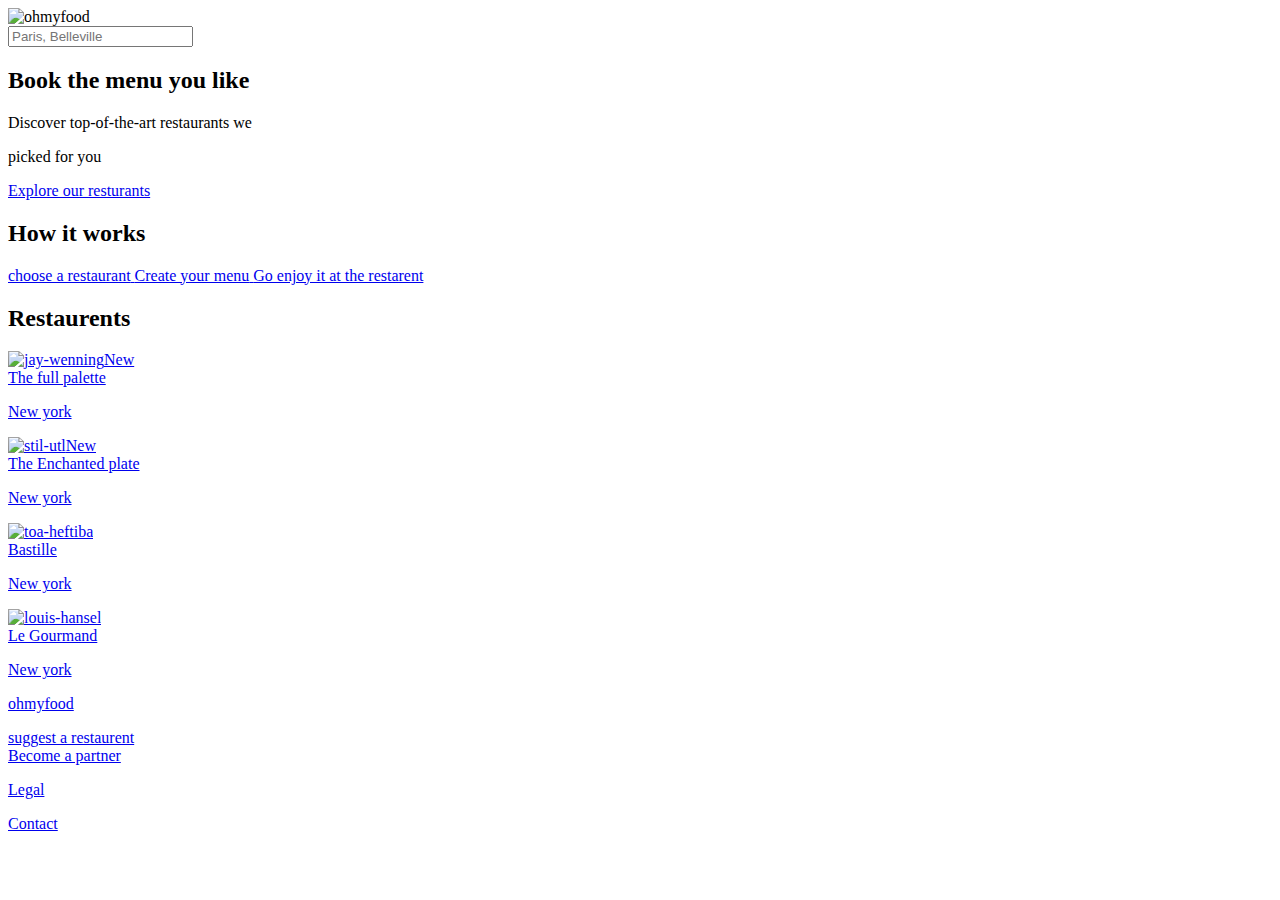
==== secondproject/index.html @ 7c12977d "margin adjustments" ====
<html>
    <head>
        <title>Project2</title>
        <link rel="stylesheet" href="https://cdnjs.cloudflare.com/ajax/libs/font-awesome/6.2.1/css/all.min.css"
		integrity="sha512-MV7K8+y+gLIBoVD59lQIYicR65iaqukzvf/nwasF0nqhPay5w/9lJmVM2hMDcnK1OnMGCdVK+iQrJ7lzPJQd1w=="
		crossorigin="anonymous" referrerpolicy="no-referrer">
        <link href="https://fonts.googleapis.com/css?family=Roboto:300,400,500,600,700" rel="stylesheet">
        <link href="https://fonts.googleapis.com/css2?family=Shrikhand&display=swap" rel="stylesheet">
        <link href="https://fonts.googleapis.com/css2?family=Roboto:wght@400;900&display=swap" rel="stylesheet">
        <link href="css/style.css" rel="stylesheet">
        <meta name="viewport" content="width=device-width, initial-scale=1.0">
    </head>
    <body>
        <!--loader-->
        <div class="loader"></div>
        <!-- headinglogo-->
        <div class="header">
        <img class="logo" src="images/ohmyfood@2x.svg" alt="ohmyfood">
    </div>
            <!--Location Icon and inputfield-->
    <form class="location">
        <div class="formset">
        <div class="input-icons">
            <i class='fas fa-map-marker-alt'></i>
        </div>
        <input class="input-field" type="text" placeholder="Paris, Belleville">
        </div>
    </form>
        <!--booking  text block-->
        <div class="book-block">
            <h2 class="para1">Book the menu you like</h2>
            <p class="para2">Discover top-of-the-art restaurants we</p><p class="para2-1"> picked for you</p>
             <a href="#" class="btn" >Explore our resturants</a>
        </div>
        <!--how it works block-->
        <div class="how">
            <h2 class="how1">How it works</h2>
            <div class="how2">
                <a href="#" class="filters">
                <span class="h2">
                    <i class="fa-sharp fa-solid fa-1"></i>
                    <i class="fa fa-circle" aria-hidden="false"></i>
                </span>
                    <span>
                    
                        <i class="fa fa-mobile-phone"></i>
                </span>
                <span class="filternames">choose a restaurant</span>
            </a>
            <a href="#" class="filters">
                <span class="h2">
                    <i class="fa-sharp fa-solid fa-2"></i>
                    <i class="fa fa-circle" aria-hidden="false"></i>
                </span>
                    <span>
                        
                       <i class="fa fa-bars"></i>
                </span>
                <span class="filternames">Create your menu</span>
            </a>
            <a href="#" class="filters">
                <span class="h2">
                    <i class="fa-sharp fa-solid fa-3"></i>
                    <i class="fa fa-circle" aria-hidden="false"></i>
                </span>
                    <span>
                        
                        <i class='fa fa-store'></i>
                </span>
                <span class="filternames">Go enjoy it at the restarent</span>
            </a>
        </div>
        </div>
        <!--Restarents menu cards-->
        <div class="resturent">
            <h2 class="r1">Restaurents</h2>
            <div class="rest-sub">
                <a  href="#" class="rest-sub-sub1">
                    <div class="top-pic>"><img class="images" src="images/jay-wennington-N_Y88TWmGwA-unsplash.jpg" alt=" jay-wenning"><label class="lbel">New</label></div>
                        <div class="bottom-text">
                            <div class="block">
                                <div class="block1">
                                <span class="line1">The full palette</span><span><i class="fa-sharp fa-solid fa-heart"></i></span></div>
                                <p class="line2">New york</p>
                            </div>
                        </div>

                </a>
                <a  href="#" class="rest-sub-sub1">
                    <div class="top-pic>"><img class="images" src="images/stil-u2Lp8tXIcjw-unsplash.jpg" alt=" stil-utl"><label class="lbel">New</label></div>
                        <div class="bottom-text">
                            <div class="block">
                                <div class="block2">
                                <span class="line1">The Enchanted plate</span><span><i class="far fa-heart"></i></span></div>
                                <p class="line2">New york</p>
                            </div>
                        </div>

                </a>
                <a  href="#" class="rest-sub-sub1">
                    <div class="top-pic>"><img class="images" src="images/toa-heftiba-DQKerTsQwi0-unsplash.jpg" alt=" toa-heftiba"></div>
                        <div class="bottom-text1">
                            <div class="block">
                                <div class="block3">
                                <span class="line1">Bastille</span><span><i class="far fa-heart"></i></span></div>
                                <p class="line2">New york</p>
                            </div>
                        </div>

                </a>
                <a  href="#" class="rest-sub-sub1">
                    <div class="top-pic>"><img class="images" src="images/louis-hansel-shotsoflouis-qNBGVyOCY8Q-unsplash.jpg" alt="louis-hansel "></div>
                        <div class="bottom-text1">
                            <div class="block">
                                <div class="block1">
                                <span class="line1">Le Gourmand</span><span><i class="far fa-heart"></i><i class="fa fa-heart-o"></i></span></div>
                                <p class="line2">New york</p>
                            </div>
                        </div>

                </a>
            </div>
        </div>
        <!--footer section-->
        <a href="#" class="final">
        <footer class="last">
            <p class="one">ohmyfood</p>
            <span><i class="fa fa-cutlery" aria-hidden="true"></i></span><span class="text">suggest a restaurent</span>
           <div> <span><i class="fa fa-handshake"></i></span><span class="text1">Become a partner</span></div>
           <p class="text2">Legal</p>
           <p class="text2">Contact</p>
        </a>

        </footer>
        <div class="heart"></div>
    </body>
</html>
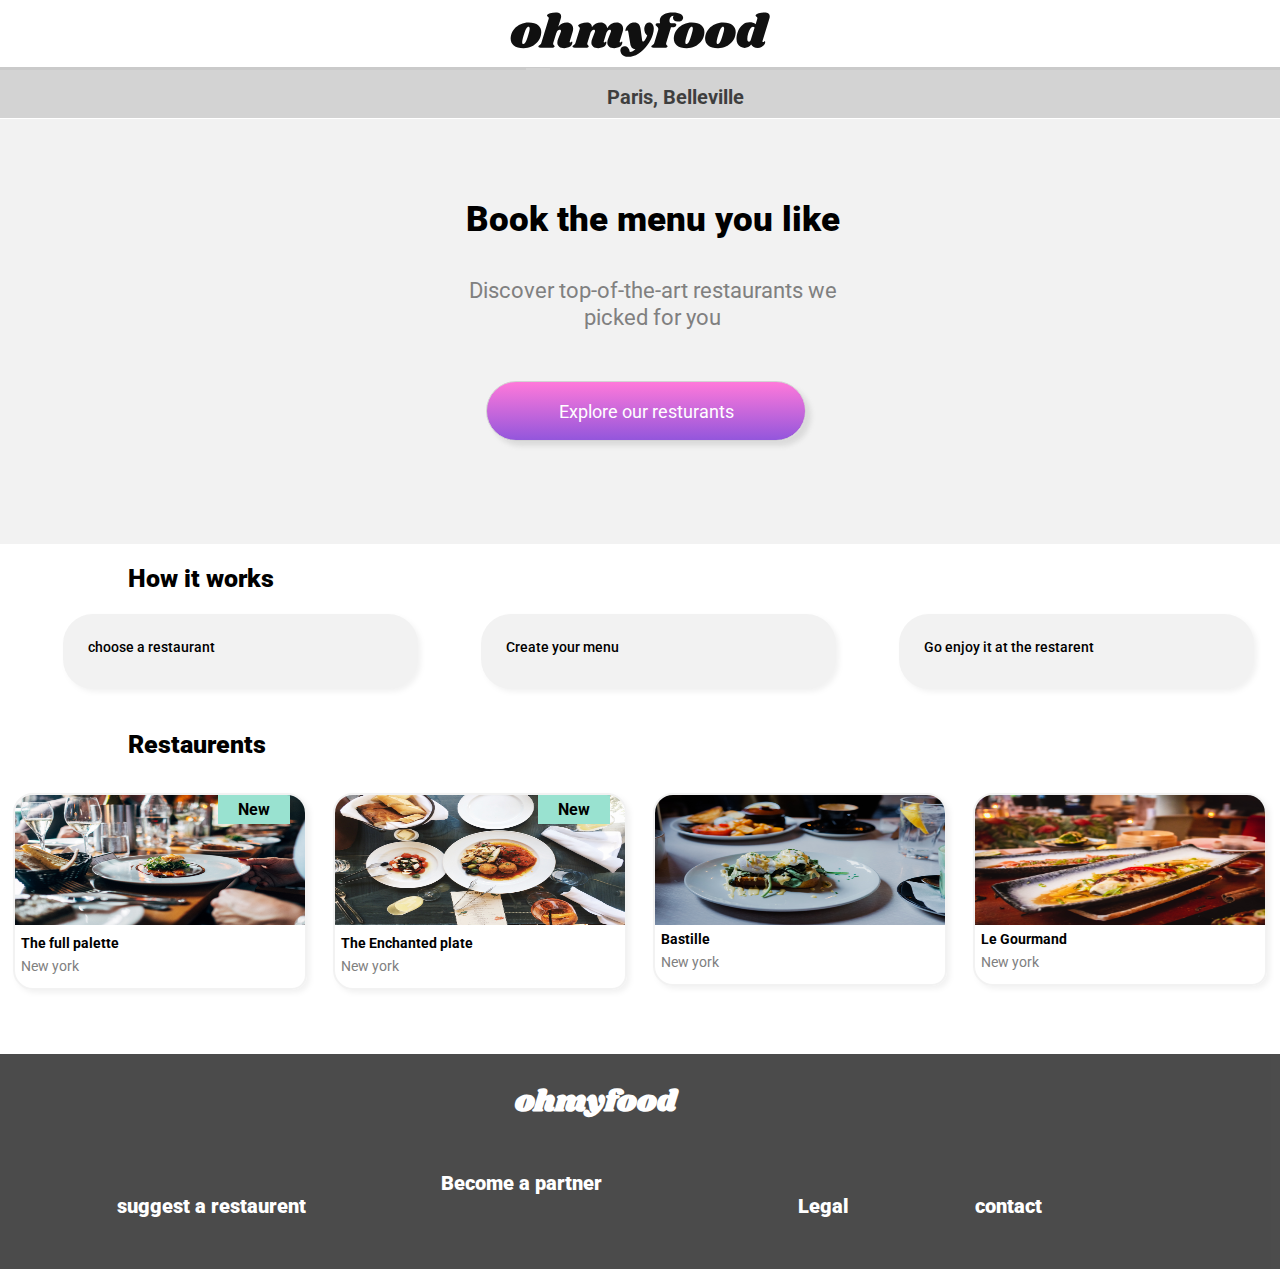
==== commit 9ed2c764: "Add files via upload" ====
--- a/secondproject/index.html
+++ b/secondproject/index.html
@@ -14,41 +14,46 @@
         <!--loader-->
         <div class="loader"></div>
         <!-- headinglogo-->
+     <header>  
         <div class="header">
         <img class="logo" src="images/ohmyfood@2x.svg" alt="ohmyfood">
-    </div>
+       </div>
+       </header>
             <!--Location Icon and inputfield-->
     <form class="location">
         <div class="formset">
-        <div class="input-icons">
+        <div class="map-icons">
             <i class='fas fa-map-marker-alt'></i>
         </div>
         <input class="input-field" type="text" placeholder="Paris, Belleville">
         </div>
     </form>
         <!--booking  text block-->
+        <section>
         <div class="book-block">
             <h2 class="para1">Book the menu you like</h2>
             <p class="para2">Discover top-of-the-art restaurants we</p><p class="para2-1"> picked for you</p>
-             <a href="#" class="btn" >Explore our resturants</a>
+             <a href="#" class="btn" ><span class="para3">Explore our resturants</span></a>
         </div>
+        </section>
         <!--how it works block-->
+        <section>
         <div class="how">
-            <h2 class="how1">How it works</h2>
-            <div class="how2">
+            <h2 class="howtext">How it works</h2>
+            <div class="how2"><!--containes 3 filters-->
                 <a href="#" class="filters">
-                <span class="h2">
+                <span class="circle-num">
                     <i class="fa-sharp fa-solid fa-1"></i>
                     <i class="fa fa-circle" aria-hidden="false"></i>
                 </span>
                     <span>
                     
-                        <i class="fa fa-mobile-phone"></i>
-                </span>
+                        <i class="fa-solid fa-mobile-screen-button"></i>
+                    </span>
                 <span class="filternames">choose a restaurant</span>
             </a>
             <a href="#" class="filters">
-                <span class="h2">
+                <span class="circle-num">
                     <i class="fa-sharp fa-solid fa-2"></i>
                     <i class="fa fa-circle" aria-hidden="false"></i>
                 </span>
@@ -59,7 +64,7 @@
                 <span class="filternames">Create your menu</span>
             </a>
             <a href="#" class="filters">
-                <span class="h2">
+                <span class="circle-num">
                     <i class="fa-sharp fa-solid fa-3"></i>
                     <i class="fa fa-circle" aria-hidden="false"></i>
                 </span>
@@ -71,49 +76,64 @@
             </a>
         </div>
         </div>
+        </section>
         <!--Restarents menu cards-->
+        <nav>
         <div class="resturent">
             <h2 class="r1">Restaurents</h2>
-            <div class="rest-sub">
-                <a  href="#" class="rest-sub-sub1">
-                    <div class="top-pic>"><img class="images" src="images/jay-wennington-N_Y88TWmGwA-unsplash.jpg" alt=" jay-wenning"><label class="lbel">New</label></div>
+            <div class="rest-sub"><!--contains all four cards-->
+                <a  href="fullpalette.html" class="rest-card">
+                    <div class="top-pic"><img class="images" src="images/jay-wennington-N_Y88TWmGwA-unsplash.jpg" alt=" jay-wenning"><label class="lbel">New</label></div>
                         <div class="bottom-text">
                             <div class="block">
                                 <div class="block1">
-                                <span class="line1">The full palette</span><span><i class="fa-sharp fa-solid fa-heart"></i></span></div>
+                                <div class="line1">The full palette</div> <div class="animatedheart">
+                                    <div class="mainheart"><i class="fa-sharp fa-solid fa-heart"></i> </div>
+                                        <div class="dupheart"><i class="far fa-heart"></i></div>
+                                    </div></div>
+                                <p class="line2">New york</p>
+                            </div>
+                           
+                     </div>
+
+                </a>
+                <a  href="enchanted.html" class="rest-card">
+                    <div class="top-pic"><img class="images" src="images/stil-u2Lp8tXIcjw-unsplash.jpg" alt=" stil-utl"><label class="lbel">New</label></div>
+                        <div class="bottom-text">
+                            <div class="block">
+                                <div class="block1">
+                                <div class="line1">The Enchanted plate</div> <div class="animatedheart">
+                                    <div class="mainheart"><i class="fa-sharp fa-solid fa-heart"></i> </div>
+                                        <div class="dupheart"><i class="far fa-heart"></i></div>
+                                    </div></div>
                                 <p class="line2">New york</p>
                             </div>
                         </div>
 
                 </a>
-                <a  href="#" class="rest-sub-sub1">
-                    <div class="top-pic>"><img class="images" src="images/stil-u2Lp8tXIcjw-unsplash.jpg" alt=" stil-utl"><label class="lbel">New</label></div>
-                        <div class="bottom-text">
+                <a  href="bistille.html" class="rest-card">
+                    <div class="top-pic"><img class="images" src="images/toa-heftiba-DQKerTsQwi0-unsplash.jpg" alt=" toa-heftiba"></div>
+                        <div class="bottom-text1">
                             <div class="block">
-                                <div class="block2">
-                                <span class="line1">The Enchanted plate</span><span><i class="far fa-heart"></i></span></div>
+                                <div class="block1">
+                                <div class="line1">Bastille</div> <div class="animatedheart">
+                                    <div class="mainheart"><i class="fa-sharp fa-solid fa-heart"></i> </div>
+                                        <div class="dupheart"><i class="far fa-heart"></i></div>
+                                    </div></div>
                                 <p class="line2">New york</p>
                             </div>
                         </div>
 
                 </a>
-                <a  href="#" class="rest-sub-sub1">
-                    <div class="top-pic>"><img class="images" src="images/toa-heftiba-DQKerTsQwi0-unsplash.jpg" alt=" toa-heftiba"></div>
-                        <div class="bottom-text1">
-                            <div class="block">
-                                <div class="block3">
-                                <span class="line1">Bastille</span><span><i class="far fa-heart"></i></span></div>
-                                <p class="line2">New york</p>
-                            </div>
-                        </div>
-
-                </a>
-                <a  href="#" class="rest-sub-sub1">
-                    <div class="top-pic>"><img class="images" src="images/louis-hansel-shotsoflouis-qNBGVyOCY8Q-unsplash.jpg" alt="louis-hansel "></div>
+                <a  href="gourmand.html" class="rest-card">
+                    <div class="top-pic"><img class="images" src="images/louis-hansel-shotsoflouis-qNBGVyOCY8Q-unsplash.jpg" alt="louis-hansel "></div>
                         <div class="bottom-text1">
                             <div class="block">
                                 <div class="block1">
-                                <span class="line1">Le Gourmand</span><span><i class="far fa-heart"></i><i class="fa fa-heart-o"></i></span></div>
+                                <div class="line1">Le Gourmand</div><div class="animatedheart">
+                                    <div class="mainheart"><i class="fa-sharp fa-solid fa-heart"></i> </div>
+                                        <div class="dupheart"><i class="far fa-heart"></i></div>
+                                    </div></div>
                                 <p class="line2">New york</p>
                             </div>
                         </div>
@@ -121,17 +141,20 @@
                 </a>
             </div>
         </div>
+        </nav>
         <!--footer section-->
-        <a href="#" class="final">
-        <footer class="last">
-            <p class="one">ohmyfood</p>
-            <span><i class="fa fa-cutlery" aria-hidden="true"></i></span><span class="text">suggest a restaurent</span>
-           <div> <span><i class="fa fa-handshake"></i></span><span class="text1">Become a partner</span></div>
-           <p class="text2">Legal</p>
-           <p class="text2">Contact</p>
-        </a>
-
-        </footer>
-        <div class="heart"></div>
+    
+            <footer>
+             <div class="last">
+               
+                 <div class="hed">ohmyfood</div>
+                 <div class="fl1"><a href="#"><span><i class="fa fa-cutlery" aria-hidden="true"></i></span><span class="text">suggest a restaurent</span></a></div>
+                <div class="fl2"> <a href="#"><span><i class="fa fa-handshake"></i></span><span class="text1">Become a partner</span></div>
+                <div class="fl3"><a href="#" class="text2">Legal</a></div>
+               <div class="fl4"><a href="mailto:john@Ohmyfood.com" class="text2">contact</a></div>
+             
+             </div>
+            </footer>
+    
     </body>
 </html>--- a/secondproject/css/style.css
+++ b/secondproject/css/style.css
@@ -0,0 +1,1516 @@
+* {
+	box-sizing: border-box;
+}
+body{
+    height:100%;
+    margin:0px 0px 0px 0px;
+}
+body::-webkit-scrollbar{
+    display:none;
+}
+
+/* Loading animation */
+.loader{
+    position:fixed;
+    top:0;
+    left:0;
+    width:100vw;
+    height:100vh;
+    display:flex;
+    align-items: center;
+    justify-content: center;
+    background:#333333;
+    z-index: 9999;
+   animation:loadingmain 2s ease ;
+   transform: translate(-100vw,-100vh);
+}
+.loader::before{
+    content:"";
+    width:75px;
+    height:75px;
+    border:15px solid #dddddd;
+    border-top-color:#009578;
+    border-radius: 50%;
+    animation:loading 4s ease ;
+    
+}
+
+@keyframes loading{
+    0%{
+        transform:rotate(0turn);
+    }
+    60%{
+        transform:rotate(1turn); 
+    }
+    100%{
+        transform: rotate(0turn);
+    }
+}
+@keyframes loadingmain{
+    0%{
+            transform: rotate(0turn);
+            opacity:1;
+    }
+    60%{
+        opacity: 1; 
+        transform: rotate(0turn);
+    }
+    100%{
+        opacity:1;
+        transform: rotate(0turn);
+    }
+}
+
+/* ..........Mobile responsive mode..................*/
+@media screen and (min-width:320px) and (max-width:750px){
+    /*heading logo*/
+    .header{
+        width:100%;
+        padding-left: 10%;
+        padding-right:10%;
+        padding-top:12px;
+        margin-bottom:10px;
+        /*background-color: yellow;*/
+    }
+    .logo{
+        height:35px;
+        width:80%;
+        margin-left:10%;
+        margin-right:10%;
+    }
+     /*map Icon with inputfield */
+    .fas {
+        background-color: lightgray;
+        font-size:18px;
+        width:100%;
+        padding:12px;
+        border-width: thin;
+        border-color: #D3D3D3;
+    }
+    
+    .map-icons {
+        font-size:14px;
+        width: 20%;
+        border-width: thin;
+        position: relative;
+        top:2%;
+        text-align:right;
+    }
+    
+    .input-field {
+        width: 80%;
+        height:auto;
+        border-width: thin;
+        border-style: none;
+        outline: none;
+        border-color: lightgrey;
+        padding-top:3%;
+        background-color: lightgrey;
+    
+    }
+    .input-field::placeholder {
+        color: black;
+        opacity:0.7;
+        background-color: lightgrey;
+        font-family: roboto;
+        font-size: 18px;
+        font-weight: bold;
+        text-align:center;
+    }
+    .formset{
+        width:50%;
+        display:flex;
+        margin-left:10%;
+        margin-right:15%;
+    }
+    .location{
+        width:100%;
+        display:flex;
+        align-items: center;
+        justify-content: center;
+        flex-flow:row wrap;
+        background-color: lightgrey;
+        border-top:3px solid rgba(50.2%, 50.2% ,50.2% ,0.1);
+        padding-top:10px;
+        padding-bottom:10px;
+    }
+    /* booking text block*/
+    .para1{
+        font-family:roboto;
+        font-weight: 900;
+        font-size:25px;
+        width:80%;
+        /*padding-left:17%; */
+        margin-bottom:12%;
+        margin-left: 8%;
+        margin-right: 12%;
+        text-align: center;
+        /*border:2px solid blue;*/
+    }
+    .para2{
+        width:90%;
+        font-family: roboto;
+        font-size:19px;
+        color:grey;
+        text-align:center;
+        margin-bottom:-20px;
+        margin-left:2%;
+      /*  border:2px solid green; */
+    }
+    .para2-1{
+        width:100%;
+        font-family: roboto;
+        font-size:19px;
+        color:grey;
+        text-align:center;
+        margin-bottom:10%;
+        margin-left:-2%;
+    }
+    /*button*/
+    .para3{
+        width:95%;
+        font-family:roboto;
+        font-weight:400;
+        font-size:18px;
+        color:white;
+        text-decoration: none;
+        text-align: center;
+    }
+    a.btn{
+        display:flex;
+        width: 60%;
+        height: 50px;
+        border-width: thin;
+        /*border: 1px solid lightgray;*/
+        background-image:linear-gradient(to top,#9356dc, #FF79DA);
+        border-radius: 50px;
+        align-items: center;
+        justify-content: center;
+        text-decoration: none;
+        margin-left:20%;
+        margin-right:20%;
+        box-shadow:5px 5px 5px rgba(50.2%, 50.2% ,50.2% ,0.1);
+    }
+    a.btn:focus{
+        filter:brightness(120%);
+        box-shadow:5px 5px gray;
+    }
+    .book-block{
+        width:100%;
+        margin-top:-15px;
+        padding-top:4%;
+        padding-bottom:15%;
+        background-color: #f2f2f2;
+    }
+    /* How it works block*/
+    .howtext{
+        font-family: roboto;
+        font-weight:900;
+        font-size:25px;
+        margin-left: 10%;
+    }
+    .filters{
+        width:80%;
+        height:70px;
+        border-radius:30px;
+        /*border:2px solid #f2f2f2;*/
+        background-color: #f2f2f2;
+        display:flex;
+        gap:8%;
+        text-decoration: none;
+        padding-top:6%;
+        margin-left:10%;
+        margin-bottom:20px;
+        box-shadow:3px 3px 5px rgba(50.2%, 50.2% ,50.2% ,0.1);
+     }
+     .filters:focus,
+     .filters:hover{
+        box-shadow: 5px 5px 5px grey;
+        background-color:lavender;
+     }
+    .fa-sharp{
+        font-size:14px;
+    }
+    .fa-circle{
+        color:#9356DC;
+        font-size:24px;
+        margin-left:-8%;
+    }
+    .fa-1{
+        position:relative;
+        left:50%;
+        bottom:7%;
+        color:white;
+        font-size:12px;
+    }
+    .fa-2{
+        position:relative;
+        left:50%;
+        bottom:7%;
+        color:white;
+        font-size:12px;
+    }
+    .fa-3{
+        position:relative;
+        left:50%;
+        bottom:7%;
+        color:white;
+        font-size:12px;
+    }
+    .fa-mobile-screen-button{
+        font-size:16px;
+        color:gray;
+        text-decoration: none;
+
+    }
+    .filters:focus,
+    .filters:hover .fa-mobile-screen-button{
+        color:#9356dc;
+    }
+    .fa-bars{
+        color:gray;
+    }
+    .filters:focus,
+    .filters:hover .fa-bars{
+        color:#9356dc;
+    }
+    .fa-store{
+        font-size:16px;
+        color:gray;
+    }
+    .filters:focus,
+    .filters:active,
+    .filters:hover .fa-store{
+        color:#9356dc;
+    }
+    .filternames{
+        font-family:roboto;
+        font-weight:500;
+        font-size:14px;
+        color:black;
+    }
+    .circle-num{
+        margin-left:-5%;
+    }
+    .how2{
+        display:flex;
+        flex-direction:column;
+    }
+   
+    /*Resturents menus*/
+    .r1{
+        font-family: roboto;
+        font-weight:900;
+        font-size:25px;
+        margin-left:10%;
+    }
+    .images{
+        height:130px;
+        width:100%;
+    }
+    .lbel{
+        position:relative;
+        bottom:95%;
+        left:70%;
+        color:black;
+        background-color: #99e2d0;
+        padding:5px 20px 5px 20px;
+        font-family: roboto;
+        font-weight: 700;
+    }
+
+    .top-pic{
+        height:60%;
+        width:100%;
+    }
+    .bottom-text{
+        height:40%;
+        width:100%;
+        margin-top:5%;
+    }
+    .bottom-text1{
+        height:40%;
+        width:100%;
+        margin-top:5%;
+    }
+    .line1{
+        width:50%;
+        font-family:roboto;
+        font-weight: bold;
+        font-weight:700;
+        font-size:14px;
+        color:black;
+        margin-bottom:-2%;
+        display:flex;
+    }
+    .line2{
+        font-family:roboto;
+        font-size:14px;
+        color:grey;
+        margin-top:-2px;
+    }
+    .block{
+        width:100%;
+        display:flex;
+        flex-direction:column;
+        margin-top:2%;
+        padding-left:2%;
+    }
+    .block1{
+        width:100%;
+        display:flex;
+        flex-direction: row;
+        gap:35%;
+    }
+    .block2{
+        width:100%;
+        display:flex;
+        flex-direction: row;
+        gap:35%;
+    }
+    .block3{
+        width:100%;
+        display:flex;
+        flex-direction: row;
+        gap:70%;
+    }
+    .fa-heart{
+       color:mediumorchid;    
+        font-size:22px;
+    
+    }
+   
+    .far{
+        color:black;
+    }
+    .animatedheart{
+        width:10%;
+        height:25px;
+      }
+      .animatedheart .mainheart{
+        width:100%;
+        height:25px;
+        visibility:hidden;
+       /* border:2px solid green;*/
+      }
+      .animatedheart:focus,
+      .animatedheart:hover .mainheart{
+        visibility: visible;
+        animation:heart 1s;
+        -webkit-background-clip:text;
+        background-image:linear-gradient(to bottom,#9356dc, #FF79DA);
+        -webkit-text-fill-color: transparent;
+      }
+       .dupheart{
+        width:100%;
+        height:25px;
+        /*border:2px solid black;*/
+        position:relative;
+        bottom:100%;
+      }
+      .animatedheart:focus,
+      .animatedheart:hover .dupheart{
+        visibility: hidden;
+      }
+}.rest-card{
+	height: 30%;
+	width: 90%;
+	display: flex;
+	flex-direction: column;
+	border: 2px solid #f2f2f2;
+    overflow: hidden;
+	border-top-left-radius: 20px;
+	border-bottom-left-radius: 20px;
+	border-top-right-radius: 20px;
+	border-bottom-right-radius: 15px;
+	margin: 4% 5% 4% 5%;
+    text-decoration: none;
+    box-shadow:3px 3px 5px rgba(50.2%, 50.2% ,50.2% ,0.1);
+
+}
+.rest-card:focus{
+    box-shadow: 5px 5px 5px gray;
+}
+.rest-sub{
+    width:100%;
+    /*border:2px solid green;*/
+}
+.fa-sharp .fa-regular .fa-heart{
+    color:black;
+}
+/*footer section*/
+/*.one{
+    font-family: shrikhand;
+    font-weight: bold;
+    font-weight: 900;
+    font-size:30px;
+    color:white;
+}*/
+.hed{
+    width:100%;
+    padding-left:0%;
+    padding-right: 0%;
+    font-family: shrikhand;
+    font-weight: bold;
+    font-weight: 900;
+    font-size:30px;
+    color:white;
+}
+.fl1{
+    width:100%;
+    margin-top:2%;
+}
+.fl2{
+    width:100%;
+    margin-top:-2% ;
+}
+.fl3{
+    width:100%;
+    margin-top:3%;
+}
+.fl4{
+    width:100%;
+    margin-top: 3%;
+}
+.last{
+    display: flex;
+    flex-direction: column;
+    width:100%;
+    margin-top:0%;
+    background-color: black;
+    opacity: 0.8;
+    padding-left:8%;
+    padding-top:2%;
+    padding-bottom: 4%;
+    text-decoration: none;
+    margin-top: 15%;
+}
+a{
+    display: block;
+    text-decoration: none;
+}
+.fa-cutlery{
+    font-size:20px;
+    color:white;
+}
+.fa-handshake{
+    font-size:20px;
+    color:white;
+     transform: rotate(130deg);
+     margin-top:8%;
+}
+.text{
+    font-family: roboto;
+    font-weight:bold;
+    font-weight:900;
+    color:white;
+    font-size: 20px;
+    margin-left:5%;
+}
+.text1{
+    font-family: roboto;
+    font-weight:bold;
+    font-weight:900;
+    color:white;
+    font-size: 20px;
+    margin-left:3%;
+    margin-top:4%;
+}
+.text2{
+    font-family: roboto;
+    font-weight:bold;
+    font-weight:900;
+    color:white;
+    font-size: 20px;
+    margin-left:1%;
+}
+
+@keyframes heart {
+    0%{
+        transform: scaleY(0.09);
+        
+    }
+    10%{
+        transform: scaleY(.18);
+    }
+    40%{
+        transform: scaleY(.40);
+    }
+    80%{
+        transform: scaleY(.81);
+    }
+    100%{
+        transform: scaleY(1);
+    }
+    
+}
+/* .............IPAD.............................*/
+@media screen and (min-width:751px) and (max-width:989px){
+    .header{
+        width:100%;
+        padding-left: 10%;
+        padding-right:10%;
+        padding-top:12px;
+        margin-bottom:10px;
+        /*background-color: yellow;*/
+    }
+    .logo{
+        height:45px;
+        width:80%;
+        margin-left:10%;
+        margin-right:10%;
+    }
+     /*map Icon with inputfield */
+    .fas {
+        background-color: lightgray;
+        font-size:20px;
+        width:100%;
+        padding:12px;
+        border-width: thin;
+        border-color: #D3D3D3;
+    }
+    
+    .map-icons {
+        width: 20%;
+        border-width: thin;
+        position: relative;
+        top:2%;
+        text-align:right;
+    }
+    
+    .input-field {
+        width: 80%;
+        height:auto;
+        border-width: thin;
+        border-style: none;
+        outline: none;
+        border-color: lightgrey;
+        padding-top:3%;
+        background-color: lightgrey;
+
+    
+    }
+    .input-field::placeholder {
+        color: black;
+        opacity:0.7;
+        background-color: lightgrey;
+        font-family: roboto;
+        font-size: 20px;
+        font-weight: bold;
+        text-align:center;
+    }
+    .formset{
+        width:30%;
+        display:flex;
+        margin-left:10%;
+        margin-right:15%;
+    }
+    .location{
+        width:100%;
+        display:flex;
+        align-items: center;
+        justify-content: center;
+        flex-flow:row wrap;
+        background-color: lightgrey;
+        border-top:3px solid rgba(50.2%, 50.2% ,50.2% ,0.1);
+        padding-top:10px;
+        padding-bottom:10px;
+    }
+    /* booking text block*/
+    .para1{
+        font-family:roboto;
+        font-weight: 900;
+        font-size:35px;
+        width:80%;
+        /*padding-left:17%; */
+        margin-bottom:6%;
+        margin-left: 8%;
+        margin-right: 12%;
+        text-align: center;
+        /*border:2px solid blue; */
+    }
+    .para2{
+        width:80%;
+        font-family: roboto;
+        font-size:22px;
+        color:grey;
+        text-align:center;
+        margin-left:8%;
+        margin-right:12%;
+        margin-bottom:-20px;
+        /*border:2px solid green; */
+    }
+    .para2-1{
+        width:80%;
+        font-family: roboto;
+        font-size:22px;
+        color:grey;
+        text-align:center;
+        margin-left:8%;
+        margin-right:12%;
+        margin-bottom:8%;
+    }
+    /*button*/
+    .para3{
+        width:95%;
+        font-family:roboto;
+        font-weight:400;
+        font-size:18px;
+        color:white;
+        text-decoration: none;
+        text-align: center;
+    }
+    a.btn{
+        display:flex;
+        width: 35%;
+        height: 60px;
+        border-width: thin;
+        border: 1px solid lightgray;
+        background-image:linear-gradient(to top,#9356dc, #FF79DA);
+        border-radius: 50px;
+        align-items: center;
+        justify-content: center;
+        text-decoration: none;
+        margin-left:33%;
+        margin-right:  30%;
+        box-shadow:5px 5px 5px rgba(50.2%, 50.2% ,50.2% ,0.2);
+    }
+    a.btn:focus{
+        filter:brightness(120%);
+        box-shadow: 5px 5px gray;
+    }
+    .book-block{
+        width:100%;
+        margin-top:-15px;
+        padding-top:4%;
+        padding-bottom:15%;
+        background-color: #f2f2f2;
+    }
+    /* How it works block*/
+    .howtext{
+        font-family: roboto;
+        font-weight:900;
+        font-size:25px;
+        margin-left: 10%;
+    }
+    .filters{
+        width:50%;
+        height:70px;
+        border-radius:30px;
+        /*border:2px solid #f2f2f2; */
+        background-color: #f2f2f2;
+        display:flex;
+        gap:8%;
+        text-decoration: none;
+        padding-top:6%;
+        margin-left:10%;
+        margin-bottom:20px;
+        box-shadow:3px 3px 3px rgba(50.2%, 50.2% ,50.2% ,0.1);
+     }
+     .filters:focus,
+     .filters:hover{
+        box-shadow: 5px 5px 5px grey;
+        background-color:lavender;
+     }
+    .fa-sharp{
+        font-size:14px;
+    }
+    .fa-circle{
+        color:#9356DC;
+        font-size:24px;
+        margin-left:-10%;
+        position:relative;
+        bottom:25px;
+        left:25%;
+    }
+    .fa-1{
+        position:relative;
+        left:70%;
+        bottom:30px;
+        color:white;
+        font-size:12px;
+        z-index:10;
+    }
+    .fa-2{
+        position:relative;
+        left:70%;
+        bottom:28px;
+        color:white;
+        font-size:12px;
+        z-index:11;
+    }
+    .fa-3{
+        position:relative;
+        left:70%;
+        bottom:29px;
+        color:white;
+        font-size:12px;
+        z-index:12;
+    }
+    .fa-mobile-screen-button{
+        font-size:16px;
+        color:gray;
+        text-decoration: none;
+        position:relative;
+        bottom:24px;
+
+    }
+    .filters:focus,
+    .filters:hover .fa-mobile-screen-button{
+        color:#9356dc;
+    }
+    .fa-bars{
+        color:gray;
+        position:relative;
+        bottom:25px;
+    }
+    .filters:focus,
+    .filters:hover .fa-bars{
+        color:#9356dc;
+    }
+    .fa-store{
+        font-size:16px;
+        color:gray;
+        position:relative;
+        bottom:25px;
+    }
+    .filters:focus,
+    .filters:active,
+    .filters:hover .fa-store{
+        color:#9356dc;
+    }
+    .filternames{
+        font-family:roboto;
+        font-weight:500;
+        font-size:14px;
+        color:black;
+        position:relative;
+        bottom:25px;
+    }
+    .circle-num{
+        margin-left:-6%;
+    }
+    .how2{
+        display:flex;
+        flex-direction:column;
+    }
+     /*Resturents menus*/
+     .r1{
+        font-family: roboto;
+        font-weight:900;
+        font-size:25px;
+        margin-left:10%;
+    }
+    .images{
+        height:130px;
+        width:100%;
+    }
+    .lbel{
+        position:relative;
+        bottom:105px;
+        left:70%;
+        color:black;
+        background-color: #99e2d0;
+        padding:5px 20px 5px 20px;
+        font-family: roboto;
+        font-weight: 700;
+    }
+
+    .top-pic{
+        height:60%;
+        width:100%;
+    }
+    .bottom-text{
+        height:40%;
+        width:100%;
+        margin-top:-5%;
+    }
+    .bottom-text1{
+        height:40%;
+        width:100%;
+    }
+    .line1{
+        width:50%;
+        font-family:roboto;
+        font-weight: bold;
+        font-weight:700;
+        font-size:14px;
+        color:black;
+        margin-bottom:-2%;
+        display:flex;
+    }
+    .line2{
+        font-family:roboto;
+        font-size:14px;
+        color:grey;
+        margin-top:-2px;
+    }
+    .block{
+        width:100%;
+        display:flex;
+        flex-direction:column;
+        margin-top:2%;
+        padding-left:2%;
+    }
+    .block1{
+        width:100%;
+        display:flex;
+        flex-direction: row;
+        gap:35%;
+    }
+    .block2{
+        width:100%;
+        display:flex;
+        flex-direction: row;
+        gap:35%;
+    }
+    .block3{
+        width:100%;
+        display:flex;
+        flex-direction: row;
+        gap:70%;
+    }
+    .fa-heart{
+        color:mediumorchid;
+        font-size:22px;
+    
+    }
+   
+    .far{
+        color:black;
+    }
+    .animatedheart{
+        width:10%;
+        height:25px;
+      }
+      .animatedheart .mainheart{
+        width:100%;
+        height:25px;
+        visibility:hidden;
+       /* border:2px solid green;*/
+      }
+      .animatedheart:focus,
+      .animatedheart:hover .mainheart{
+        visibility: visible;
+        animation:heart 1s;
+        -webkit-background-clip:text;
+        background-image:linear-gradient(to bottom,#9356dc, #FF79DA);
+        -webkit-text-fill-color: transparent;
+      }
+       .dupheart{
+        width:100%;
+        height:25px;
+        /*border:2px solid black;*/
+        position:relative;
+        bottom:110%;
+      }
+      .animatedheart:focus,
+      .animatedheart:hover .dupheart{
+        visibility: hidden;
+      }
+.rest-card{
+	height: 30%;
+	width: 40%;
+	display: flex;
+	flex-direction: column;
+	border: 2px solid #f2f2f2;
+    overflow: hidden;
+	border-top-left-radius: 20px;
+	border-bottom-left-radius: 20px;
+	border-top-right-radius: 20px;
+	border-bottom-right-radius: 15px;
+	margin: 5%;
+    text-decoration: none;
+    box-shadow:3px 3px 5px rgba(50.2%, 50.2% ,50.2% ,0.1);
+}
+.rest-card:focus{
+    opacity: 0.8;
+    box-shadow: 5px 5px 5px gray;
+}
+.rest-sub{
+    width:100%;
+    display:flex;
+    flex-flow:row wrap;
+    /*border:2px solid green;*/
+}
+.fa-sharp .fa-regular .fa-heart{
+    color:black;
+}
+/*footer section*/
+/*.one{
+    font-family: shrikhand;
+    font-weight: bold;
+    font-weight: 900;
+    font-size:30px;
+    color:white;
+}*/
+.hed{
+    width:100%;
+    padding-left:0%;
+    padding-right: 0%;
+    font-family: shrikhand;
+    font-weight: bold;
+    font-weight: 900;
+    font-size:30px;
+    color:white;
+}
+.fl1{
+    width:100%;
+    margin-top:3%;
+}
+.fl2{
+    width:100%;
+    margin-top:-3.5% ;
+    margin-left:-1%;
+}
+.fl3{
+    width:100%;
+    margin-top:3%;
+    margin-left:-2%;
+}
+.fl4{
+    width:100%;
+    margin-top: 3%;
+    margin-left:-2%;
+}
+.last{
+    display: flex;
+    flex-direction: column;
+    width:100%;
+    margin-top:0%;
+    background-color: black;
+    opacity: 0.7;
+    padding-left:8%;
+    padding-top:2%;
+    padding-bottom: 4%;
+    text-decoration: none;
+    margin-top: 15%;
+}
+a{
+    display: block;
+    text-decoration: none;
+}
+.fa-cutlery{
+    font-size:20px;
+    color:white;
+}
+.fa-handshake{
+    font-size:20px;
+    color:white;
+     transform: rotate(130deg);
+     margin-top:8%;
+}
+.text{
+    font-family: roboto;
+    font-weight:bold;
+    font-weight:900;
+    color:white;
+    font-size: 20px;
+    margin-left:5%;
+}
+.text1{
+    font-family: roboto;
+    font-weight:bold;
+    font-weight:900;
+    color:white;
+    font-size: 20px;
+    margin-left:3%;
+    margin-top:4%;
+}
+.text2{
+    font-family: roboto;
+    font-weight:bold;
+    font-weight:900;
+    color:white;
+    font-size: 20px;
+    margin-left:1%;
+}
+   
+} 
+/* .............desktop.............................*/
+@media screen and (min-width:990px){
+    .header{
+        width:100%;
+        padding-left: 10%;
+        padding-right:10%;
+        padding-top:12px;
+        margin-bottom:10px;
+        /*background-color: yellow;*/
+    }
+    .logo{
+        height:45px;
+        width:80%;
+        margin-left:10%;
+        margin-right:10%;
+    }
+     /*map Icon with inputfield */
+    .fas {
+        background-color: lightgray;
+        font-size:20px;
+        width:100%;
+        padding:12px;
+        border-width: thin;
+        border-color: #D3D3D3;
+    }
+    a{
+        display:block;
+    }
+    
+    .map-icons {
+        width: 35%;
+        border-width: thin;
+        position: relative;
+        top:2%;
+        text-align:right;
+    }
+    
+    .input-field {
+        width: 65%;
+        height:auto;
+        border-width: thin;
+        border-style: none;
+        outline: none;
+        border-color: lightgrey;
+        padding-top:3%;
+        background-color: lightgrey;
+    
+    }
+    .input-field::placeholder {
+        color: black;
+        opacity:0.7;
+        background-color: lightgrey;
+        font-family: roboto;
+        font-size: 20px;
+        font-weight: bold;
+        text-align:center;
+    }
+    .formset{
+        width:30%;
+        display:flex;
+        margin-left:10%;
+        margin-right:15%;
+    }
+    .location{
+        width:100%;
+        display:flex;
+        align-items: center;
+        justify-content: center;
+        flex-flow:row wrap;
+        background-color: lightgrey;
+        border-top:3px solid rgba(50.2%, 50.2% ,50.2% ,0.1);
+        padding-top:10px;
+        padding-bottom:10px;
+    }
+    /* booking text block*/
+    .para1{
+        font-family:roboto;
+        font-weight: 900;
+        font-size:35px;
+        width:80%;
+        /*padding-left:17%; */
+        margin-bottom:3%;
+        margin-left: 11%;
+        margin-right: 9%;
+        text-align: center;
+    }
+    .para2{
+        width:80%;
+        font-family: roboto;
+        font-size:22px;
+        color:grey;
+        text-align:center;
+        margin-left:11%;
+        margin-right:9%;
+        margin-bottom:-20px;
+    }
+    .para2-1{
+        width:80%;
+        font-family: roboto;
+        font-size:22px;
+        color:grey;
+        text-align:center;
+        margin-left:11%;
+        margin-right:9%;
+        margin-bottom:4%;
+    }
+    /*button*/
+    .para3{
+        width:95%;
+        font-family:roboto;
+        font-weight:400;
+        font-size:18px;
+        color:white;
+        text-decoration: none;
+        text-align: center;
+    }
+    a.btn{
+        display:flex;
+        width: 25%;
+        height: 60px;
+        border-width: thin;
+        border: 1px solid lightgray;
+        background-image:linear-gradient(to top,#9356dc, #FF79DA);
+        border-radius: 50px;
+        align-items: center;
+        justify-content: center;
+        text-decoration: none;
+        margin-left:38%;
+        margin-right:  30%;
+        box-shadow:5px 5px 5px rgba(50.2%, 50.2% ,50.2% ,0.2);
+    }
+    a.btn:hover{
+        filter:brightness(120%);
+        box-shadow:5px 5px 5px gray;
+    }
+    .book-block{
+        width:100%;
+        margin-top:-15px;
+        padding-top:4%;
+        padding-bottom:8%;
+        background-color: #f2f2f2;
+    }
+    /* how it works..........................*/
+    .howtext{
+        font-family: roboto;
+        font-weight:900;
+        font-size:25px;
+        margin-left: 10%;
+    }
+    .filters{
+        width:30%;
+        height:70px;
+        border-radius:30px;
+        /*border:2px solid #f2f2f2;*/
+        background-color: #f2f2f2;
+        display:flex;
+        gap:6%;
+        text-decoration: none;
+        padding-top:6%;
+        margin-left:5%;
+        margin-bottom:20px;
+        box-shadow:3px 3px 5px rgba(50.2%, 50.2% ,50.2% ,0.1);
+     }
+     .filters:focus,
+     .filters:hover{
+        box-shadow: 5px 5px 5px grey;
+        background-color:lavender;
+     }
+    .fa-sharp{
+        font-size:14px;
+    }
+    .fa-circle{
+        color:#9356DC;
+        font-size:24px;
+        margin-left:-8%;
+        position:relative;
+        bottom:50px;
+    }
+    .fa-1{
+        position:relative;
+        bottom:55px;
+        z-index:10;
+        left:50%;
+        color:white;
+        font-size:12px;
+    }
+    .fa-2{
+        position:relative;
+        bottom:55px;
+        left:50%;
+        color:white;
+        font-size:12px;
+        z-index:10;
+    }
+    .fa-3{
+        position:relative;
+        bottom:55px;
+        z-index:12;
+        left:50%;
+        color:white;
+        font-size:12px;
+    }
+    .fa-mobile-screen-button{
+        font-size:16px;
+        color:gray;
+        text-decoration: none;
+        position:relative;
+        bottom:50px;
+        margin-left:4%;
+    }
+    .filters:focus,
+    .filters:hover .fa-mobile-screen-button{
+        color:#9356dc;
+    }
+    .fa-bars{
+        color:gray;
+        position:relative;
+        bottom:50px;
+    }
+    .filters:focus,
+    .filters:hover .fa-bars{
+        color:#9356dc;
+    }
+    .fa-store{
+        font-size:16px;
+        color:gray;
+        position:relative;
+        bottom:50px;
+    }
+    .filters:focus,
+    .filters:active,
+    .filters:hover .fa-store{
+        color:#9356dc;
+    }
+    .filternames{
+        font-family:roboto;
+        font-weight:500;
+        font-size:14px;
+        position:relative;
+        bottom:50px;
+        color:black;
+        margin-left:0%;
+    
+    }
+    .circle-num{
+        margin-left:-5%;
+    }
+    .how2{
+        display:flex;
+        flex-direction:row;
+        padding-right:2%;
+    }
+
+
+     /*Resturents menus*/
+     .r1{
+        font-family: roboto;
+        font-weight:900;
+        font-size:25px;
+        margin-left:10%;
+    }
+    .images{
+        height:130px;
+        width:100%;
+    }
+    .lbel{
+        position:relative;
+        bottom:125px;
+        left:70%;
+        color:black;
+        background-color: #99e2d0;
+        padding:5px 20px 5px 20px;
+        font-family: roboto;
+        font-weight: 700;
+    }
+
+    .top-pic{
+        height:60%;
+        width:100%;
+    }
+    .bottom-text{
+        height:40%;
+        width:100%;
+        margin-top:-5%;
+    }
+    .bottom-text1{
+        height:40%;
+        width:100%;
+    }
+    .line1{
+        width:80%;
+        font-family:roboto;
+        font-weight: bold;
+        font-weight:700;
+        font-size:14px;
+        color:black;
+        margin-bottom:-2%;
+        display:flex;
+    }
+    .line2{
+        font-family:roboto;
+        font-size:14px;
+        color:grey;
+        margin-top:-2px;
+    }
+    .block{
+        width:100%;
+        display:flex;
+        flex-direction:column;
+        margin-top:2%;
+        padding-left:2%;
+    }
+    .block1{
+        width:100%;
+        display:flex;
+        flex-direction: row;
+        gap:5%;
+    }
+    .block2{
+        width:100%;
+        display:flex;
+        flex-direction: row;
+        gap:5%;
+    }
+    .block3{
+        width:100%;
+        display:flex;
+        flex-direction: row;
+        gap:10%;
+    }
+    .fa-heart{
+        color:mediumorchid;
+        font-size:22px;
+    
+    }
+   
+    .far{
+        color:black;
+    }
+    .animatedheart{
+        width:10%;
+        height:25px;
+        margin-right:5%;
+      }
+      .animatedheart .mainheart{
+        width:100%;
+        height:25px;
+        visibility:hidden;
+       /* border:2px solid green;*/
+      }
+      .animatedheart:focus,
+      .animatedheart:hover .mainheart{
+        visibility: visible;
+        animation:heart 1s;
+        -webkit-background-clip:text;
+        background-image:linear-gradient(to bottom,#9356dc, #FF79DA);
+        -webkit-text-fill-color: transparent;
+      }
+       .dupheart{
+        width:100%;
+        height:25px;
+        /*border:2px solid black;*/
+        position:relative;
+        bottom:110%;
+      }
+      .animatedheart:focus,
+      .animatedheart:hover .dupheart{
+        visibility: hidden;
+      }
+.rest-card{
+	height: 30%;
+	width: 25%;
+	display: flex;
+	flex-direction: column;
+	border: 2px solid #f2f2f2;
+    overflow: hidden;
+	border-top-left-radius: 20px;
+	border-bottom-left-radius: 20px;
+	border-top-right-radius: 20px;
+	border-bottom-right-radius: 15px;
+	margin: 1% 1% 1% 1%;
+    text-decoration: none;
+    box-shadow:3px 3px 5px rgba(50.2%, 50.2% ,50.2% ,0.1);
+
+}
+.rest-card:hover{
+    box-shadow: 5px 5px 5px gray;
+}
+.rest-sub{
+    width:100%;
+    display:flex;
+    flex-direction:row;
+    /*border:2px solid green;*/
+}
+.fa-sharp .fa-regular .fa-heart{
+    color:black;
+}
+     /*-----------Footer-----------------*/
+    /* .one{
+        width:20%;
+        font-family: shrikhand;
+        font-weight: bold;
+        font-weight: 900;
+        font-size:30px;
+        color:white;
+        text-decoration: none;
+    }*/
+    .hed{
+        width:100%;
+        padding-left:35%;
+        padding-right:0%;
+        font-family: shrikhand;
+        font-weight: bold;
+        font-weight: 900;
+        font-size:30px;
+        color:white;
+        text-decoration: none;
+        margin-bottom: 3%;
+        
+    }
+    .fl1{
+        width:25%;padding-top: 1%;
+    }
+    .fl2{
+        width:25%;
+        padding-top: 3%;
+    }
+    .fl3{
+        width:10%;
+               
+    }
+    .fl4{
+        width:10%;
+        margin-left: 2%;
+            }
+    .last{
+        display:flex;
+        flex-flow:row wrap;
+        width:100%;
+        margin-top:4%;
+        background-color: black;
+        opacity: 0.7;
+        padding-left:8%;
+        padding-top:2%;
+        padding-bottom: 4%;
+        text-decoration: none;
+        gap:3%;
+    }
+    a{
+        display: block;
+    }
+    .fa-cutlery{
+        font-size:20px;
+        color:white;
+    }
+    .fa-handshake{
+        font-size:20px;
+        color:white;
+         transform: rotate(130deg);
+         margin-top:8%;
+    }
+    .text{
+        font-family: roboto;
+        font-weight:bold;
+        font-weight:900;
+        color:white;
+        font-size: 20px;
+        margin-left:5%;
+    }
+    .text1{
+        font-family: roboto;
+        font-weight:bold;
+        font-weight:900;
+        color:white;
+        font-size: 20px;
+        margin-left:3%;
+        margin-top:4%;
+    }
+    .text2{
+        font-family: roboto;
+        font-weight:bold;
+        font-weight:900;
+        color:white;
+        font-size: 20px;
+        text-decoration: none;
+    }
+}